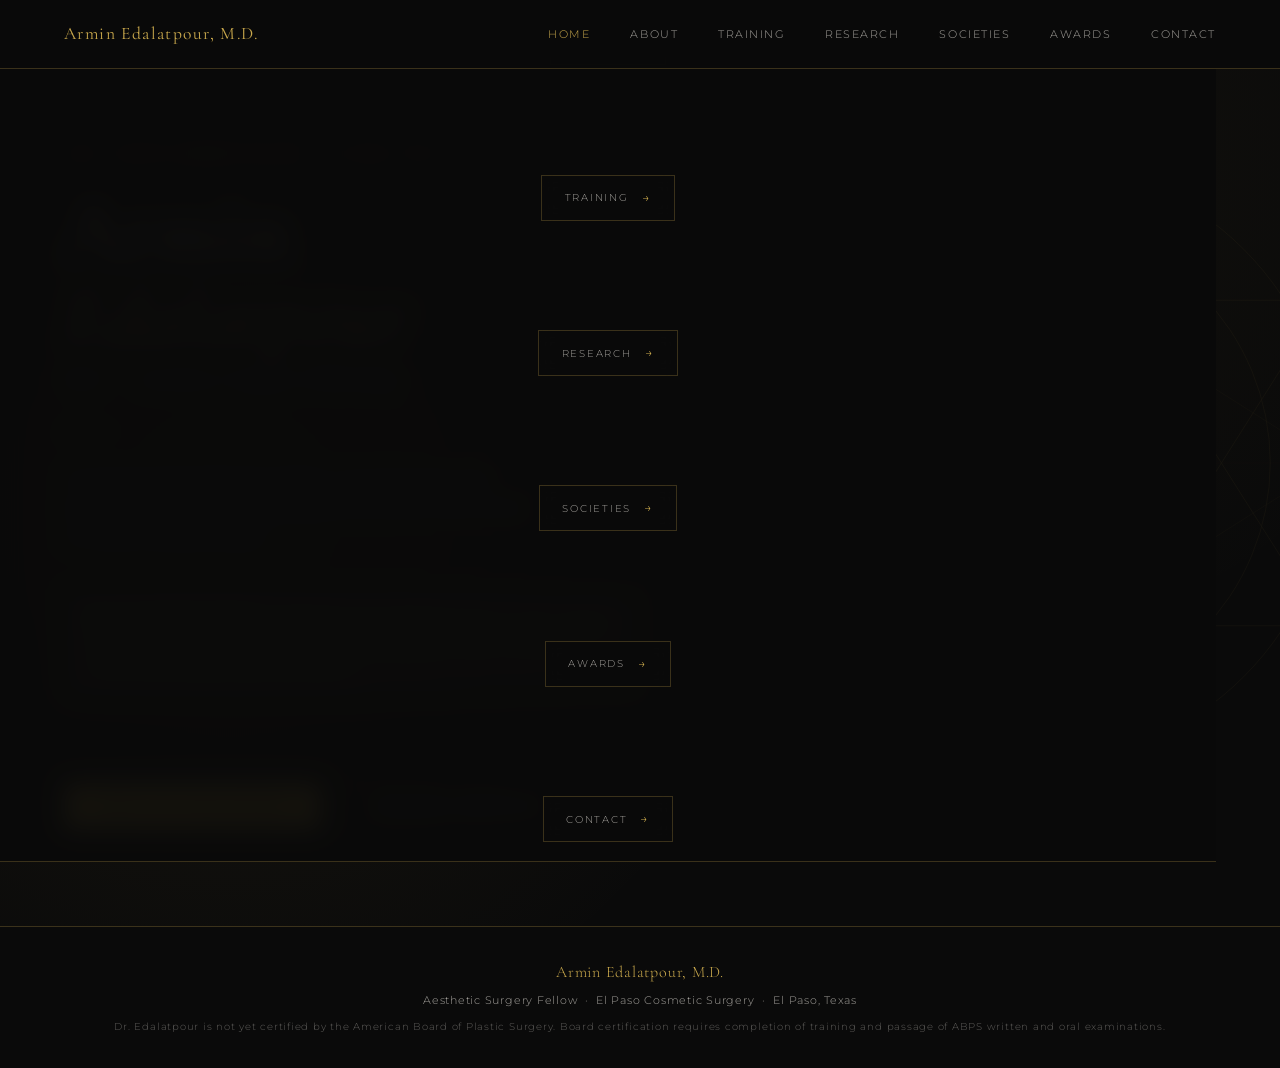
==== index.html @ c0574c99 "Add files via upload" ====
<!DOCTYPE html>
<html lang="en">
<head>
  <meta charset="UTF-8" />
  <meta name="viewport" content="width=device-width, initial-scale=1.0" />
  <title>Armin Edalatpour, M.D. | Plastic Surgery Fellow</title>
  <meta name="description" content="Armin Edalatpour, M.D. — Plastic Surgery Fellow at El Paso Cosmetic Surgery under Dr. Sadri O. Sozer, FACS." />
  <link rel="preconnect" href="https://fonts.googleapis.com" />
  <link rel="preconnect" href="https://fonts.gstatic.com" crossorigin />
  <link href="https://fonts.googleapis.com/css2?family=Cormorant+Garamond:ital,wght@0,300;0,400;0,600;1,300;1,400&family=Montserrat:wght@300;400;500;600&display=swap" rel="stylesheet" />
  <link rel="stylesheet" href="style.css" />
  <style>
    /* Hero fills the full viewport */
    body { overflow-x: hidden; }
    .hero {
      min-height: 100vh;
      display: flex; align-items: center;
      position: relative; overflow: hidden;
      padding: 9rem 4rem 6rem;
    }
    .hero::before {
      content: '';
      position: absolute; inset: 0;
      background-image:
        radial-gradient(circle at 18% 55%, rgba(201,168,76,0.07) 0%, transparent 48%),
        radial-gradient(circle at 78% 20%, rgba(201,168,76,0.04) 0%, transparent 38%);
    }
    /* Persian geometric ornament */
    .ornament {
      position: absolute; right: -60px; top: 50%; transform: translateY(-50%);
      width: 620px; height: 620px; opacity: 0.055; pointer-events: none;
    }
    .hero-content { position: relative; z-index: 1; max-width: 700px; }
    .hero-eyebrow {
      font-size: 0.65rem; letter-spacing: 0.22em; text-transform: uppercase;
      color: var(--gold); margin-bottom: 1.8rem;
      display: flex; align-items: center; gap: 1rem;
    }
    .hero-eyebrow::before {
      content: ''; width: 32px; height: 1px; background: var(--gold);
    }
    .hero-name {
      font-family: var(--serif);
      font-size: clamp(3.4rem, 6.5vw, 6rem);
      font-weight: 300;
      line-height: 1.0;
      letter-spacing: 0.02em;
      color: var(--white);
      margin-bottom: 0.3rem;
    }
    .hero-name em { font-style: italic; color: var(--gold); display: block; }
    .hero-credential {
      font-family: var(--serif);
      font-size: 1.25rem; font-weight: 300;
      color: var(--white-dim); letter-spacing: 0.06em;
      margin-bottom: 2.2rem;
    }
    .hero-divider {
      width: 60px; height: 1px;
      background: linear-gradient(90deg, var(--gold), transparent);
      margin-bottom: 2rem;
    }
    .hero-tagline {
      font-size: 1.0rem; font-weight: 300; color: var(--white-dim);
      max-width: 460px; line-height: 1.85; margin-bottom: 2.4rem;
    }
    .hero-cta { display: flex; gap: 1.2rem; flex-wrap: wrap; margin-top: 2.8rem; }

    /* Quick-nav tiles */
    .quick-nav {
      position: absolute; right: 4rem; bottom: 4rem;
      display: flex; flex-direction: column; gap: 0.7rem;
      z-index: 2;
    }
    .quick-tile {
      border: 1px solid var(--gold-border);
      background: rgba(10,10,10,0.7);
      backdrop-filter: blur(8px);
      padding: 0.7rem 1.4rem;
      font-size: 0.62rem; letter-spacing: 0.18em; text-transform: uppercase;
      color: var(--white-dim);
      display: flex; align-items: center; gap: 0.8rem;
      transition: border-color 0.2s, color 0.2s, background 0.2s;
    }
    .quick-tile::after { content: '→'; color: var(--gold); font-size: 0.8rem; }
    .quick-tile:hover {
      border-color: var(--gold);
      color: var(--white);
      background: var(--gold-faint);
    }

    @media (max-width: 900px) {
      .hero { padding: 7rem 1.5rem 12rem; }
      .quick-nav { right: 1.5rem; bottom: 2rem; }
      .quick-tile { padding: 0.6rem 1rem; }
      .ornament { display: none; }
    }
  </style>
</head>
<body>

<nav>
  <div class="nav-name"><a href="index.html">Armin Edalatpour, M.D.</a></div>
  <ul class="nav-links">
    <li><a href="index.html" class="active">Home</a></li>
    <li><a href="about.html">About</a></li>
    <li><a href="training.html">Training</a></li>
    <li><a href="research.html">Research</a></li>
    <li><a href="societies.html">Societies</a></li>
    <li><a href="awards.html">Awards</a></li>
    <li><a href="contact.html">Contact</a></li>
  </ul>
</nav>

<div class="hero">
  <!-- Persian geometric ornament SVG -->
  <svg class="ornament" viewBox="0 0 400 400" fill="none" xmlns="http://www.w3.org/2000/svg">
    <circle cx="200" cy="200" r="195" stroke="#c9a84c" stroke-width="0.5"/>
    <circle cx="200" cy="200" r="155" stroke="#c9a84c" stroke-width="0.5"/>
    <circle cx="200" cy="200" r="115" stroke="#c9a84c" stroke-width="0.5"/>
    <circle cx="200" cy="200" r="75" stroke="#c9a84c" stroke-width="0.5"/>
    <polygon points="200,5 390,305 10,305" stroke="#c9a84c" stroke-width="0.5" fill="none"/>
    <polygon points="200,395 10,95 390,95" stroke="#c9a84c" stroke-width="0.5" fill="none"/>
    <polygon points="5,200 305,10 305,390" stroke="#c9a84c" stroke-width="0.3" fill="none"/>
    <polygon points="395,200 95,10 95,390" stroke="#c9a84c" stroke-width="0.3" fill="none"/>
    <line x1="200" y1="5" x2="200" y2="395" stroke="#c9a84c" stroke-width="0.3" opacity="0.4"/>
    <line x1="5" y1="200" x2="395" y2="200" stroke="#c9a84c" stroke-width="0.3" opacity="0.4"/>
    <circle cx="200" cy="200" r="7" fill="#c9a84c" opacity="0.6"/>
  </svg>

  <div class="hero-content">
    <div class="hero-eyebrow">Plastic Surgery Fellow &nbsp;·&nbsp; El Paso, Texas</div>
    <h1 class="hero-name">
      Armin<br>
      <em>Edalatpour</em>
    </h1>
    <p class="hero-credential">M.D. &nbsp;·&nbsp; Aesthetic Surgery Fellowship</p>
    <div class="hero-divider"></div>
    <p class="hero-tagline">
      Comprehensive training in plastic, reconstructive, and aesthetic surgery —
      bridging rigorous science with the art of surgical transformation.
    </p>
    <div class="abps-notice">
      <strong>Board Certification Notice:</strong> Dr. Edalatpour has completed a plastic surgery residency and is currently completing an aesthetic surgery fellowship. He is not yet certified by the American Board of Plastic Surgery (ABPS). Certification requires passage of written and oral ABPS board examinations.
    </div>
    <div class="hero-cta">
      <a class="btn-primary" href="about.html">About Dr. Edalatpour</a>
      <a class="btn-ghost" href="research.html">Research Portfolio</a>
    </div>
  </div>

  <!-- Quick navigation sidebar -->
  <nav class="quick-nav" aria-label="Quick navigation">
    <a class="quick-tile" href="about.html">About</a>
    <a class="quick-tile" href="training.html">Training</a>
    <a class="quick-tile" href="research.html">Research</a>
    <a class="quick-tile" href="societies.html">Societies</a>
    <a class="quick-tile" href="awards.html">Awards</a>
    <a class="quick-tile" href="contact.html">Contact</a>
  </nav>
</div>

<footer>
  <div class="footer-name">Armin Edalatpour, M.D.</div>
  <p>Aesthetic Surgery Fellow &nbsp;·&nbsp; El Paso Cosmetic Surgery &nbsp;·&nbsp; El Paso, Texas</p>
  <p class="footer-disclaimer">Dr. Edalatpour is not yet certified by the American Board of Plastic Surgery. Board certification requires completion of training and passage of ABPS written and oral examinations.</p>
</footer>

</body>
</html>
---- style.css ----
/* ─── TOKENS ─────────────────────────────────────────────── */
:root {
  --black:       #0a0a0a;
  --black-soft:  #111111;
  --black-mid:   #1a1a1a;
  --gold:        #c9a84c;
  --gold-light:  #e2c97e;
  --gold-faint:  rgba(201,168,76,0.10);
  --gold-border: rgba(201,168,76,0.25);
  --white:       #f5f0e8;
  --white-dim:   rgba(245,240,232,0.65);
  --white-faint: rgba(245,240,232,0.08);
  --serif:       'Cormorant Garamond', Georgia, serif;
  --sans:        'Montserrat', sans-serif;
}

/* ─── RESET ──────────────────────────────────────────────── */
*, *::before, *::after { box-sizing: border-box; margin: 0; padding: 0; }
html { scroll-behavior: smooth; }
body {
  background: var(--black);
  color: var(--white);
  font-family: var(--sans);
  font-weight: 300;
  line-height: 1.7;
  -webkit-font-smoothing: antialiased;
}
a { color: var(--gold); text-decoration: none; }
a:hover { color: var(--gold-light); }
img { display: block; max-width: 100%; }

/* ─── NAV ────────────────────────────────────────────────── */
nav {
  position: fixed; top: 0; left: 0; right: 0; z-index: 100;
  display: flex; align-items: center; justify-content: space-between;
  padding: 1.2rem 4rem;
  background: rgba(10,10,10,0.95);
  backdrop-filter: blur(12px);
  border-bottom: 1px solid var(--gold-border);
}
.nav-name {
  font-family: var(--serif);
  font-weight: 400;
  font-size: 1.1rem;
  letter-spacing: 0.08em;
  color: var(--gold);
}
.nav-name a { color: var(--gold); }
.nav-name a:hover { color: var(--gold-light); }
.nav-links {
  display: flex; gap: 2.5rem; list-style: none;
  font-size: 0.68rem; letter-spacing: 0.14em; text-transform: uppercase;
}
.nav-links a { color: var(--white-dim); transition: color 0.2s; }
.nav-links a:hover { color: var(--gold); }
.nav-links a.active { color: var(--gold); }

/* ─── PAGE WRAPPER ───────────────────────────────────────── */
.page {
  min-height: 100vh;
  padding-top: 80px;
}

/* ─── SECTION STRUCTURE ──────────────────────────────────── */
.inner {
  max-width: 1200px;
  margin: 0 auto;
  padding: 5rem 4rem;
}
.inner-lg {
  max-width: 1200px;
  margin: 0 auto;
  padding: 5rem 4rem;
}
.section-label {
  font-size: 0.62rem; letter-spacing: 0.24em; text-transform: uppercase;
  color: var(--gold); margin-bottom: 0.8rem;
  display: flex; align-items: center; gap: 0.8rem;
}
.section-label::before {
  content: ''; display: block;
  width: 20px; height: 1px; background: var(--gold);
}
.section-title {
  font-family: var(--serif);
  font-size: clamp(2.4rem, 4vw, 3.4rem);
  font-weight: 300;
  line-height: 1.15;
  color: var(--white);
  margin-bottom: 0.8rem;
}
.section-sub {
  font-size: 0.9rem;
  color: var(--white-dim);
  max-width: 560px;
  line-height: 1.85;
  margin-bottom: 3.5rem;
}
.divider-gold {
  width: 100%;
  height: 1px;
  background: linear-gradient(90deg, transparent, var(--gold-border), transparent);
}

/* ─── BUTTONS ────────────────────────────────────────────── */
.btn-primary {
  background: var(--gold);
  color: var(--black);
  padding: 0.85rem 2.2rem;
  font-family: var(--sans);
  font-size: 0.68rem;
  font-weight: 600;
  letter-spacing: 0.18em;
  text-transform: uppercase;
  transition: background 0.2s, transform 0.2s;
  display: inline-block;
}
.btn-primary:hover { background: var(--gold-light); transform: translateY(-1px); color: var(--black); }
.btn-ghost {
  border: 1px solid var(--gold-border);
  color: var(--white-dim);
  padding: 0.85rem 2.2rem;
  font-family: var(--sans);
  font-size: 0.68rem;
  font-weight: 500;
  letter-spacing: 0.18em;
  text-transform: uppercase;
  transition: border-color 0.2s, color 0.2s;
  display: inline-block;
}
.btn-ghost:hover { border-color: var(--gold); color: var(--gold); }

/* ─── ABPS NOTICE ────────────────────────────────────────── */
.abps-notice {
  display: inline-block;
  border: 1px solid var(--gold-border);
  background: var(--gold-faint);
  padding: 0.9rem 1.4rem;
  font-size: 0.72rem;
  line-height: 1.65;
  color: var(--white-dim);
  letter-spacing: 0.03em;
  max-width: 580px;
  margin-bottom: 2.5rem;
}
.abps-notice strong { color: var(--gold); font-weight: 500; }

/* ─── FOOTER ─────────────────────────────────────────────── */
footer {
  text-align: center;
  padding: 2rem 4rem;
  border-top: 1px solid var(--gold-border);
  font-size: 0.68rem;
  color: var(--white-dim);
  letter-spacing: 0.07em;
  background: var(--black);
}
footer .footer-name {
  font-family: var(--serif);
  font-size: 1rem;
  color: var(--gold);
  margin-bottom: 0.3rem;
}
footer .footer-disclaimer {
  margin-top: 0.6rem;
  font-size: 0.6rem;
  opacity: 0.55;
}

/* ─── SHARED CARD STYLES ─────────────────────────────────── */
.pub-item {
  padding: 1.4rem 1.6rem;
  border-left: 2px solid var(--gold-border);
  background: var(--white-faint);
  transition: border-color 0.2s;
  margin-bottom: 1px;
}
.pub-item:hover { border-left-color: var(--gold); }
.pub-item p { font-size: 0.83rem; color: var(--white-dim); line-height: 1.75; }
.pub-item .journal { font-style: italic; color: var(--gold); }

/* ─── MOBILE ─────────────────────────────────────────────── */
@media (max-width: 900px) {
  nav { padding: 1rem 1.5rem; }
  .nav-links { display: none; }
  .inner, .inner-lg { padding: 3rem 1.5rem; }
}
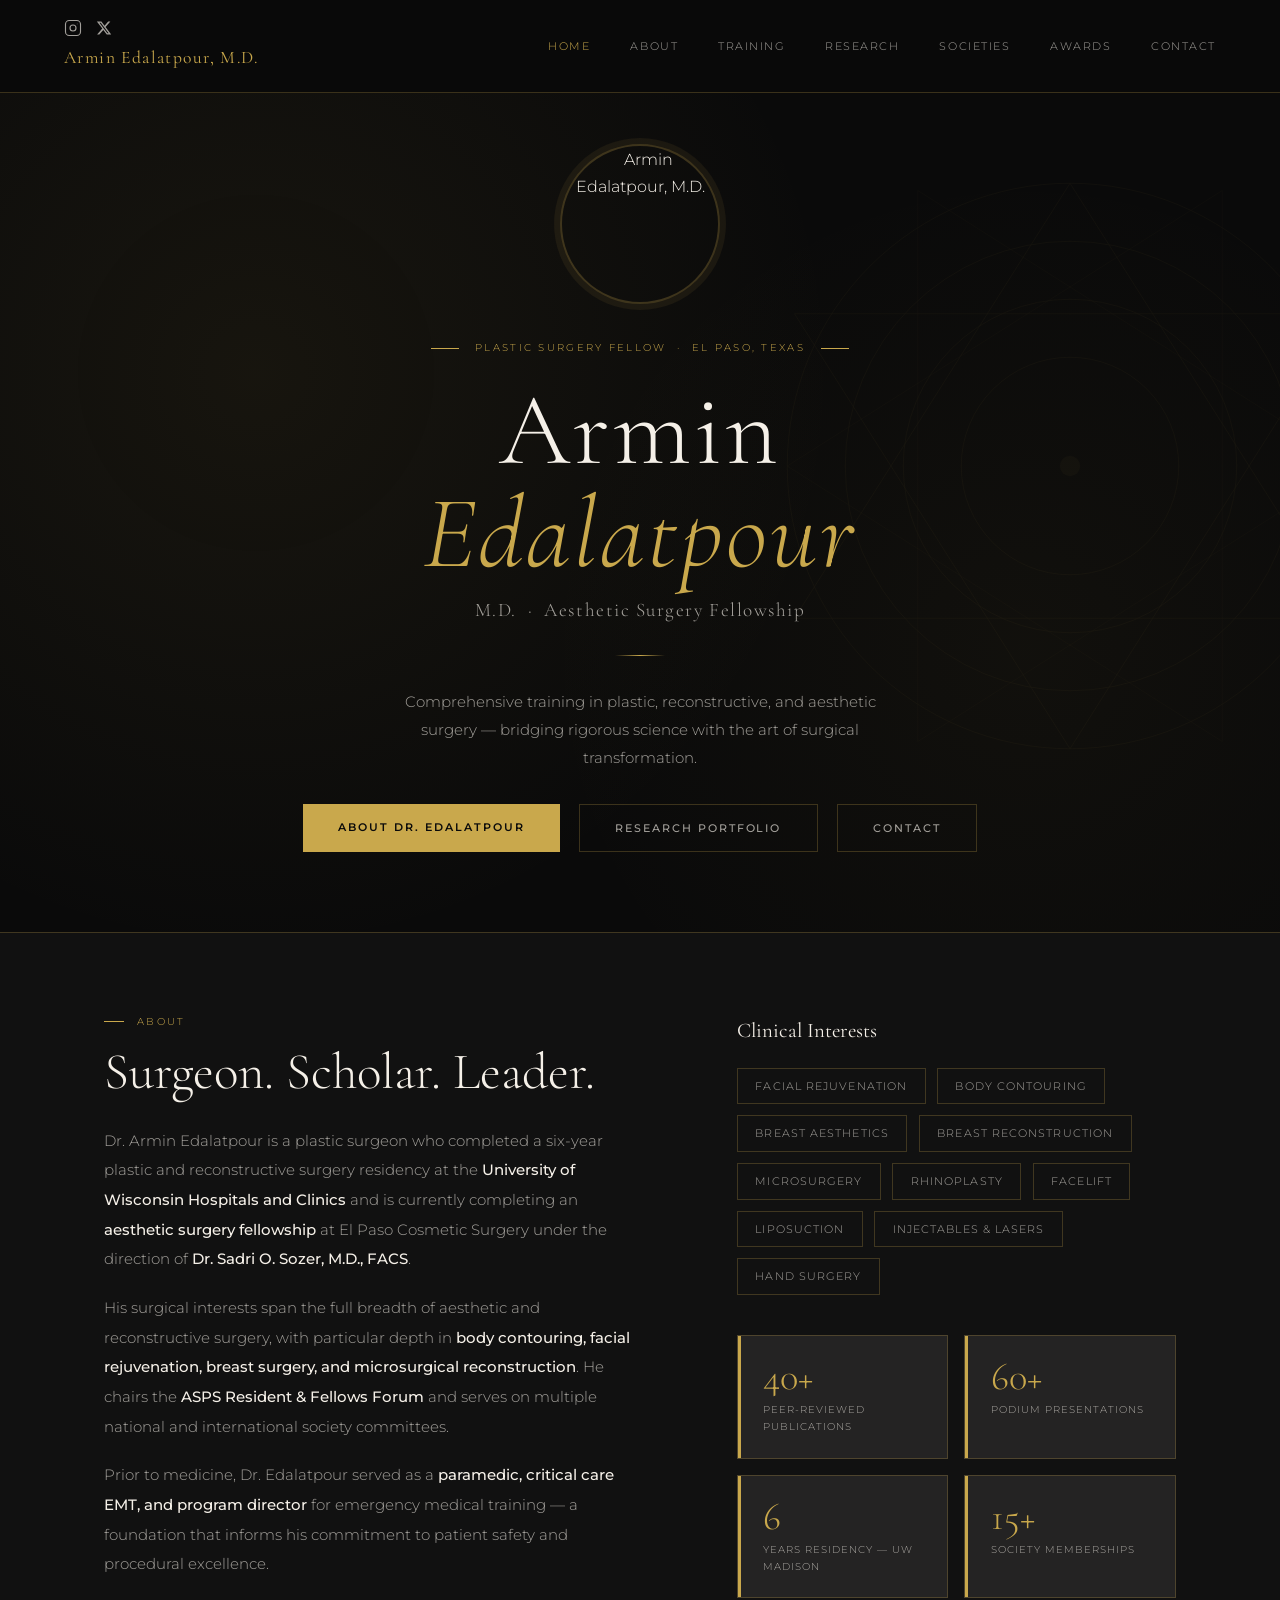
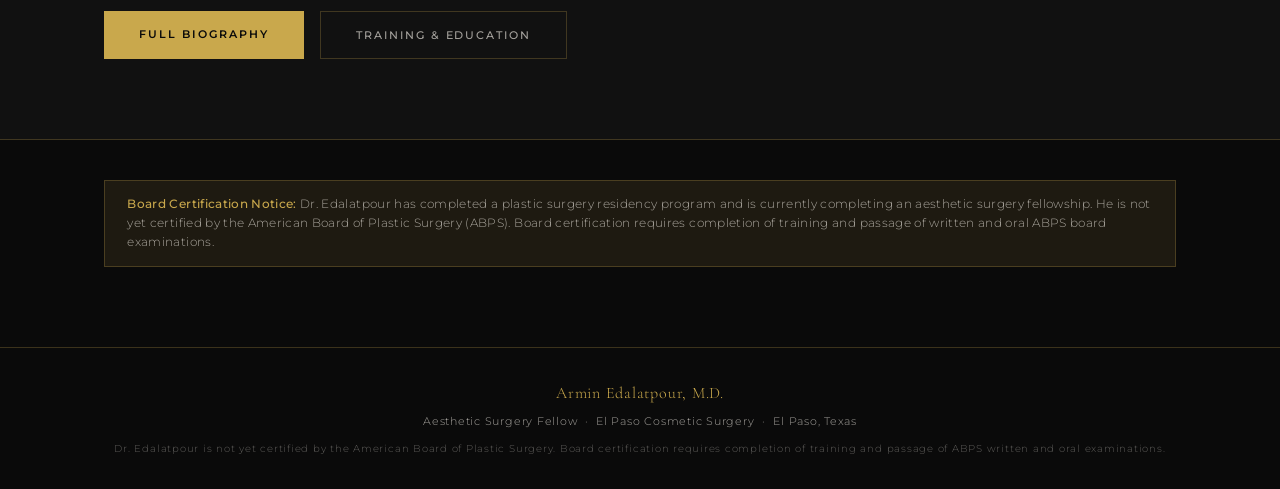
==== commit 2744754e: "Refactor hero section and update navigation layout Updated hero section styles, adjusted padding, an" ====
--- a/index.html
+++ b/index.html
@@ -10,89 +10,163 @@
   <link href="https://fonts.googleapis.com/css2?family=Cormorant+Garamond:ital,wght@0,300;0,400;0,600;1,300;1,400&family=Montserrat:wght@300;400;500;600&display=swap" rel="stylesheet" />
   <link rel="stylesheet" href="style.css" />
   <style>
-    /* Hero fills the full viewport */
     body { overflow-x: hidden; }
+
+    /* ── NAV SOCIAL ICONS ────────────────────────────────── */
+    .nav-left {
+      display: flex; flex-direction: column; gap: 0.35rem;
+    }
+    .nav-social {
+      display: flex; gap: 0.9rem; align-items: center;
+    }
+    .nav-social a {
+      color: var(--white-dim);
+      transition: color 0.2s, transform 0.2s;
+      display: flex; align-items: center;
+    }
+    .nav-social a:hover {
+      color: var(--gold);
+      transform: translateY(-1px);
+    }
+
+    /* ── HERO: centered name + photo ─────────────────────── */
     .hero {
       min-height: 100vh;
-      display: flex; align-items: center;
+      display: flex; flex-direction: column; align-items: center; justify-content: center;
       position: relative; overflow: hidden;
-      padding: 9rem 4rem 6rem;
+      padding: 9rem 4rem 5rem;
+      text-align: center;
     }
     .hero::before {
       content: '';
       position: absolute; inset: 0;
       background-image:
-        radial-gradient(circle at 18% 55%, rgba(201,168,76,0.07) 0%, transparent 48%),
-        radial-gradient(circle at 78% 20%, rgba(201,168,76,0.04) 0%, transparent 38%);
-    }
-    /* Persian geometric ornament */
+        radial-gradient(circle at 20% 40%, rgba(201,168,76,0.07) 0%, transparent 50%),
+        radial-gradient(circle at 80% 70%, rgba(201,168,76,0.04) 0%, transparent 40%);
+    }
     .ornament {
-      position: absolute; right: -60px; top: 50%; transform: translateY(-50%);
-      width: 620px; height: 620px; opacity: 0.055; pointer-events: none;
-    }
-    .hero-content { position: relative; z-index: 1; max-width: 700px; }
+      position: absolute; right: -80px; top: 50%; transform: translateY(-50%);
+      width: 580px; height: 580px; opacity: 0.05; pointer-events: none;
+    }
+
+    /* Photo */
+    .hero-photo-wrap {
+      position: relative; z-index: 1;
+      margin-bottom: 2.2rem;
+    }
+    .hero-photo {
+      width: 160px; height: 160px;
+      border-radius: 50%;
+      object-fit: cover; object-position: center top;
+      border: 2px solid var(--gold-border);
+      box-shadow: 0 0 0 6px rgba(201,168,76,0.08);
+      display: block;
+    }
+
+    /* Name block */
+    .hero-content {
+      position: relative; z-index: 1;
+      display: flex; flex-direction: column; align-items: center;
+      max-width: 800px;
+    }
     .hero-eyebrow {
       font-size: 0.65rem; letter-spacing: 0.22em; text-transform: uppercase;
-      color: var(--gold); margin-bottom: 1.8rem;
+      color: var(--gold); margin-bottom: 1.4rem;
       display: flex; align-items: center; gap: 1rem;
     }
-    .hero-eyebrow::before {
-      content: ''; width: 32px; height: 1px; background: var(--gold);
+    .hero-eyebrow::before, .hero-eyebrow::after {
+      content: ''; width: 28px; height: 1px; background: var(--gold);
     }
     .hero-name {
       font-family: var(--serif);
-      font-size: clamp(3.4rem, 6.5vw, 6rem);
+      font-size: clamp(4rem, 8vw, 7.5rem);
       font-weight: 300;
       line-height: 1.0;
-      letter-spacing: 0.02em;
+      letter-spacing: 0.03em;
       color: var(--white);
-      margin-bottom: 0.3rem;
+      margin-bottom: 0.2rem;
     }
     .hero-name em { font-style: italic; color: var(--gold); display: block; }
     .hero-credential {
       font-family: var(--serif);
-      font-size: 1.25rem; font-weight: 300;
-      color: var(--white-dim); letter-spacing: 0.06em;
-      margin-bottom: 2.2rem;
+      font-size: 1.2rem; font-weight: 300;
+      color: var(--white-dim); letter-spacing: 0.08em;
+      margin-bottom: 1.8rem; margin-top: 0.4rem;
     }
     .hero-divider {
-      width: 60px; height: 1px;
-      background: linear-gradient(90deg, var(--gold), transparent);
-      margin-bottom: 2rem;
-    }
-    .hero-tagline {
-      font-size: 1.0rem; font-weight: 300; color: var(--white-dim);
-      max-width: 460px; line-height: 1.85; margin-bottom: 2.4rem;
-    }
-    .hero-cta { display: flex; gap: 1.2rem; flex-wrap: wrap; margin-top: 2.8rem; }
-
-    /* Quick-nav tiles */
-    .quick-nav {
-      position: absolute; right: 4rem; bottom: 4rem;
-      display: flex; flex-direction: column; gap: 0.7rem;
-      z-index: 2;
-    }
-    .quick-tile {
+      width: 50px; height: 1px;
+      background: linear-gradient(90deg, transparent, var(--gold), transparent);
+      margin: 0 auto 2rem;
+    }
+
+    /* ── ABOUT STRIP below hero ──────────────────────────── */
+    .home-about {
+      background: var(--black-soft);
+      border-top: 1px solid var(--gold-border);
+      border-bottom: 1px solid var(--gold-border);
+    }
+    .home-about-inner {
+      max-width: 1200px; margin: 0 auto;
+      padding: 5rem 4rem;
+      display: grid;
+      grid-template-columns: 1.1fr 0.9fr;
+      gap: 6rem;
+      align-items: start;
+    }
+    .home-bio p {
+      font-size: 0.95rem; color: var(--white-dim);
+      line-height: 1.95; margin-bottom: 1.2rem;
+    }
+    .home-bio p strong { color: var(--white); font-weight: 500; }
+    .home-bio-cta { margin-top: 2rem; display: flex; gap: 1rem; flex-wrap: wrap; }
+
+    /* Interest tags */
+    .interests-block h3 {
+      font-family: var(--serif); font-size: 1.3rem; font-weight: 400;
+      color: var(--white); margin-bottom: 1.2rem;
+    }
+    .tags { display: flex; flex-wrap: wrap; gap: 0.7rem; margin-bottom: 2.5rem; }
+    .tag {
       border: 1px solid var(--gold-border);
-      background: rgba(10,10,10,0.7);
-      backdrop-filter: blur(8px);
-      padding: 0.7rem 1.4rem;
-      font-size: 0.62rem; letter-spacing: 0.18em; text-transform: uppercase;
-      color: var(--white-dim);
-      display: flex; align-items: center; gap: 0.8rem;
-      transition: border-color 0.2s, color 0.2s, background 0.2s;
-    }
-    .quick-tile::after { content: '→'; color: var(--gold); font-size: 0.8rem; }
-    .quick-tile:hover {
-      border-color: var(--gold);
-      color: var(--white);
-      background: var(--gold-faint);
+      padding: 0.5rem 1.1rem;
+      font-size: 0.68rem; letter-spacing: 0.1em;
+      text-transform: uppercase; color: var(--white-dim);
+    }
+
+    /* Stats */
+    .stats-mini {
+      display: grid; grid-template-columns: 1fr 1fr;
+      gap: 1rem; margin-top: 0.5rem;
+    }
+    .stat-mini {
+      border: 1px solid var(--gold-border);
+      padding: 1.4rem 1.6rem;
+      background: var(--white-faint);
+      position: relative;
+    }
+    .stat-mini::before {
+      content: ''; position: absolute; top: 0; left: 0;
+      width: 3px; height: 100%; background: var(--gold);
+    }
+    .stat-mini-n {
+      font-family: var(--serif); font-size: 2.4rem;
+      font-weight: 300; color: var(--gold); line-height: 1;
+    }
+    .stat-mini-l {
+      font-size: 0.62rem; letter-spacing: 0.1em;
+      text-transform: uppercase; color: var(--white-dim); margin-top: 0.3rem;
+    }
+
+    /* ABPS notice on home */
+    .home-abps {
+      max-width: 1200px; margin: 0 auto;
+      padding: 2.5rem 4rem;
     }
 
     @media (max-width: 900px) {
-      .hero { padding: 7rem 1.5rem 12rem; }
-      .quick-nav { right: 1.5rem; bottom: 2rem; }
-      .quick-tile { padding: 0.6rem 1rem; }
+      .hero { padding: 7rem 1.5rem 4rem; }
+      .home-about-inner { grid-template-columns: 1fr; gap: 3rem; padding: 3rem 1.5rem; }
+      .home-abps { padding: 2rem 1.5rem; }
       .ornament { display: none; }
     }
   </style>
@@ -100,7 +174,23 @@
 <body>
 
 <nav>
-  <div class="nav-name"><a href="index.html">Armin Edalatpour, M.D.</a></div>
+  <div class="nav-left">
+    <div class="nav-social">
+      <a href="https://www.instagram.com/arminedalatpourmd/" target="_blank" rel="noopener" aria-label="Instagram">
+        <svg width="18" height="18" viewBox="0 0 24 24" fill="none" stroke="currentColor" stroke-width="1.5" stroke-linecap="round" stroke-linejoin="round">
+          <rect x="2" y="2" width="20" height="20" rx="5" ry="5"/>
+          <circle cx="12" cy="12" r="4"/>
+          <circle cx="17.5" cy="6.5" r="0.5" fill="currentColor" stroke="none"/>
+        </svg>
+      </a>
+      <a href="https://www.twitter.com/arminaps" target="_blank" rel="noopener" aria-label="X / Twitter">
+        <svg width="16" height="16" viewBox="0 0 24 24" fill="currentColor">
+          <path d="M18.244 2.25h3.308l-7.227 8.26 8.502 11.24H16.17l-5.214-6.817L4.99 21.75H1.68l7.73-8.835L1.254 2.25H8.08l4.713 6.231zm-1.161 17.52h1.833L7.084 4.126H5.117z"/>
+        </svg>
+      </a>
+    </div>
+    <div class="nav-name"><a href="index.html">Armin Edalatpour, M.D.</a></div>
+  </div>
   <ul class="nav-links">
     <li><a href="index.html" class="active">Home</a></li>
     <li><a href="about.html">About</a></li>
@@ -112,8 +202,8 @@
   </ul>
 </nav>
 
+<!-- ── HERO ─────────────────────────────────────────────── -->
 <div class="hero">
-  <!-- Persian geometric ornament SVG -->
   <svg class="ornament" viewBox="0 0 400 400" fill="none" xmlns="http://www.w3.org/2000/svg">
     <circle cx="200" cy="200" r="195" stroke="#c9a84c" stroke-width="0.5"/>
     <circle cx="200" cy="200" r="155" stroke="#c9a84c" stroke-width="0.5"/>
@@ -128,36 +218,98 @@
     <circle cx="200" cy="200" r="7" fill="#c9a84c" opacity="0.6"/>
   </svg>
 
+  <!-- Photo -->
+  <div class="hero-photo-wrap">
+    <img class="hero-photo" src="Professional_Picture_UW.jpg" alt="Armin Edalatpour, M.D." />
+  </div>
+
+  <!-- Name & credential -->
   <div class="hero-content">
     <div class="hero-eyebrow">Plastic Surgery Fellow &nbsp;·&nbsp; El Paso, Texas</div>
     <h1 class="hero-name">
-      Armin<br>
+      Armin
       <em>Edalatpour</em>
     </h1>
     <p class="hero-credential">M.D. &nbsp;·&nbsp; Aesthetic Surgery Fellowship</p>
     <div class="hero-divider"></div>
-    <p class="hero-tagline">
+    <p style="font-size:0.95rem;color:var(--white-dim);max-width:520px;line-height:1.85;margin-bottom:2rem;">
       Comprehensive training in plastic, reconstructive, and aesthetic surgery —
       bridging rigorous science with the art of surgical transformation.
     </p>
-    <div class="abps-notice">
-      <strong>Board Certification Notice:</strong> Dr. Edalatpour has completed a plastic surgery residency and is currently completing an aesthetic surgery fellowship. He is not yet certified by the American Board of Plastic Surgery (ABPS). Certification requires passage of written and oral ABPS board examinations.
-    </div>
-    <div class="hero-cta">
+    <div style="display:flex;gap:1.2rem;flex-wrap:wrap;justify-content:center;">
       <a class="btn-primary" href="about.html">About Dr. Edalatpour</a>
       <a class="btn-ghost" href="research.html">Research Portfolio</a>
+      <a class="btn-ghost" href="contact.html">Contact</a>
     </div>
   </div>
-
-  <!-- Quick navigation sidebar -->
-  <nav class="quick-nav" aria-label="Quick navigation">
-    <a class="quick-tile" href="about.html">About</a>
-    <a class="quick-tile" href="training.html">Training</a>
-    <a class="quick-tile" href="research.html">Research</a>
-    <a class="quick-tile" href="societies.html">Societies</a>
-    <a class="quick-tile" href="awards.html">Awards</a>
-    <a class="quick-tile" href="contact.html">Contact</a>
-  </nav>
+</div>
+
+<!-- ── ABOUT STRIP ───────────────────────────────────────── -->
+<div class="home-about">
+  <div class="home-about-inner">
+
+    <div class="home-bio">
+      <div class="section-label">About</div>
+      <h2 class="section-title" style="margin-bottom:1.5rem;">Surgeon. Scholar. Leader.</h2>
+      <p>
+        Dr. Armin Edalatpour is a plastic surgeon who completed a six-year plastic and reconstructive surgery residency at the <strong>University of Wisconsin Hospitals and Clinics</strong> and is currently completing an <strong>aesthetic surgery fellowship</strong> at El Paso Cosmetic Surgery under the direction of <strong>Dr. Sadri O. Sozer, M.D., FACS</strong>.
+      </p>
+      <p>
+        His surgical interests span the full breadth of aesthetic and reconstructive surgery, with particular depth in <strong>body contouring, facial rejuvenation, breast surgery, and microsurgical reconstruction</strong>. He chairs the <strong>ASPS Resident &amp; Fellows Forum</strong> and serves on multiple national and international society committees.
+      </p>
+      <p>
+        Prior to medicine, Dr. Edalatpour served as a <strong>paramedic, critical care EMT, and program director</strong> for emergency medical training — a foundation that informs his commitment to patient safety and procedural excellence.
+      </p>
+      <div class="home-bio-cta">
+        <a class="btn-primary" href="about.html">Full Biography</a>
+        <a class="btn-ghost" href="training.html">Training &amp; Education</a>
+      </div>
+    </div>
+
+    <div>
+      <div class="interests-block">
+        <h3>Clinical Interests</h3>
+        <div class="tags">
+          <span class="tag">Facial Rejuvenation</span>
+          <span class="tag">Body Contouring</span>
+          <span class="tag">Breast Aesthetics</span>
+          <span class="tag">Breast Reconstruction</span>
+          <span class="tag">Microsurgery</span>
+          <span class="tag">Rhinoplasty</span>
+          <span class="tag">Facelift</span>
+          <span class="tag">Liposuction</span>
+          <span class="tag">Injectables &amp; Lasers</span>
+          <span class="tag">Hand Surgery</span>
+        </div>
+      </div>
+      <div class="stats-mini">
+        <div class="stat-mini">
+          <div class="stat-mini-n">40+</div>
+          <div class="stat-mini-l">Peer-Reviewed Publications</div>
+        </div>
+        <div class="stat-mini">
+          <div class="stat-mini-n">60+</div>
+          <div class="stat-mini-l">Podium Presentations</div>
+        </div>
+        <div class="stat-mini">
+          <div class="stat-mini-n">6</div>
+          <div class="stat-mini-l">Years Residency — UW Madison</div>
+        </div>
+        <div class="stat-mini">
+          <div class="stat-mini-n">15+</div>
+          <div class="stat-mini-l">Society Memberships</div>
+        </div>
+      </div>
+    </div>
+
+  </div>
+</div>
+
+<!-- ABPS notice -->
+<div class="home-abps">
+  <div class="abps-notice" style="max-width:100%;">
+    <strong>Board Certification Notice:</strong> Dr. Edalatpour has completed a plastic surgery residency program and is currently completing an aesthetic surgery fellowship. He is not yet certified by the American Board of Plastic Surgery (ABPS). Board certification requires completion of training and passage of written and oral ABPS board examinations.
+  </div>
 </div>
 
 <footer>
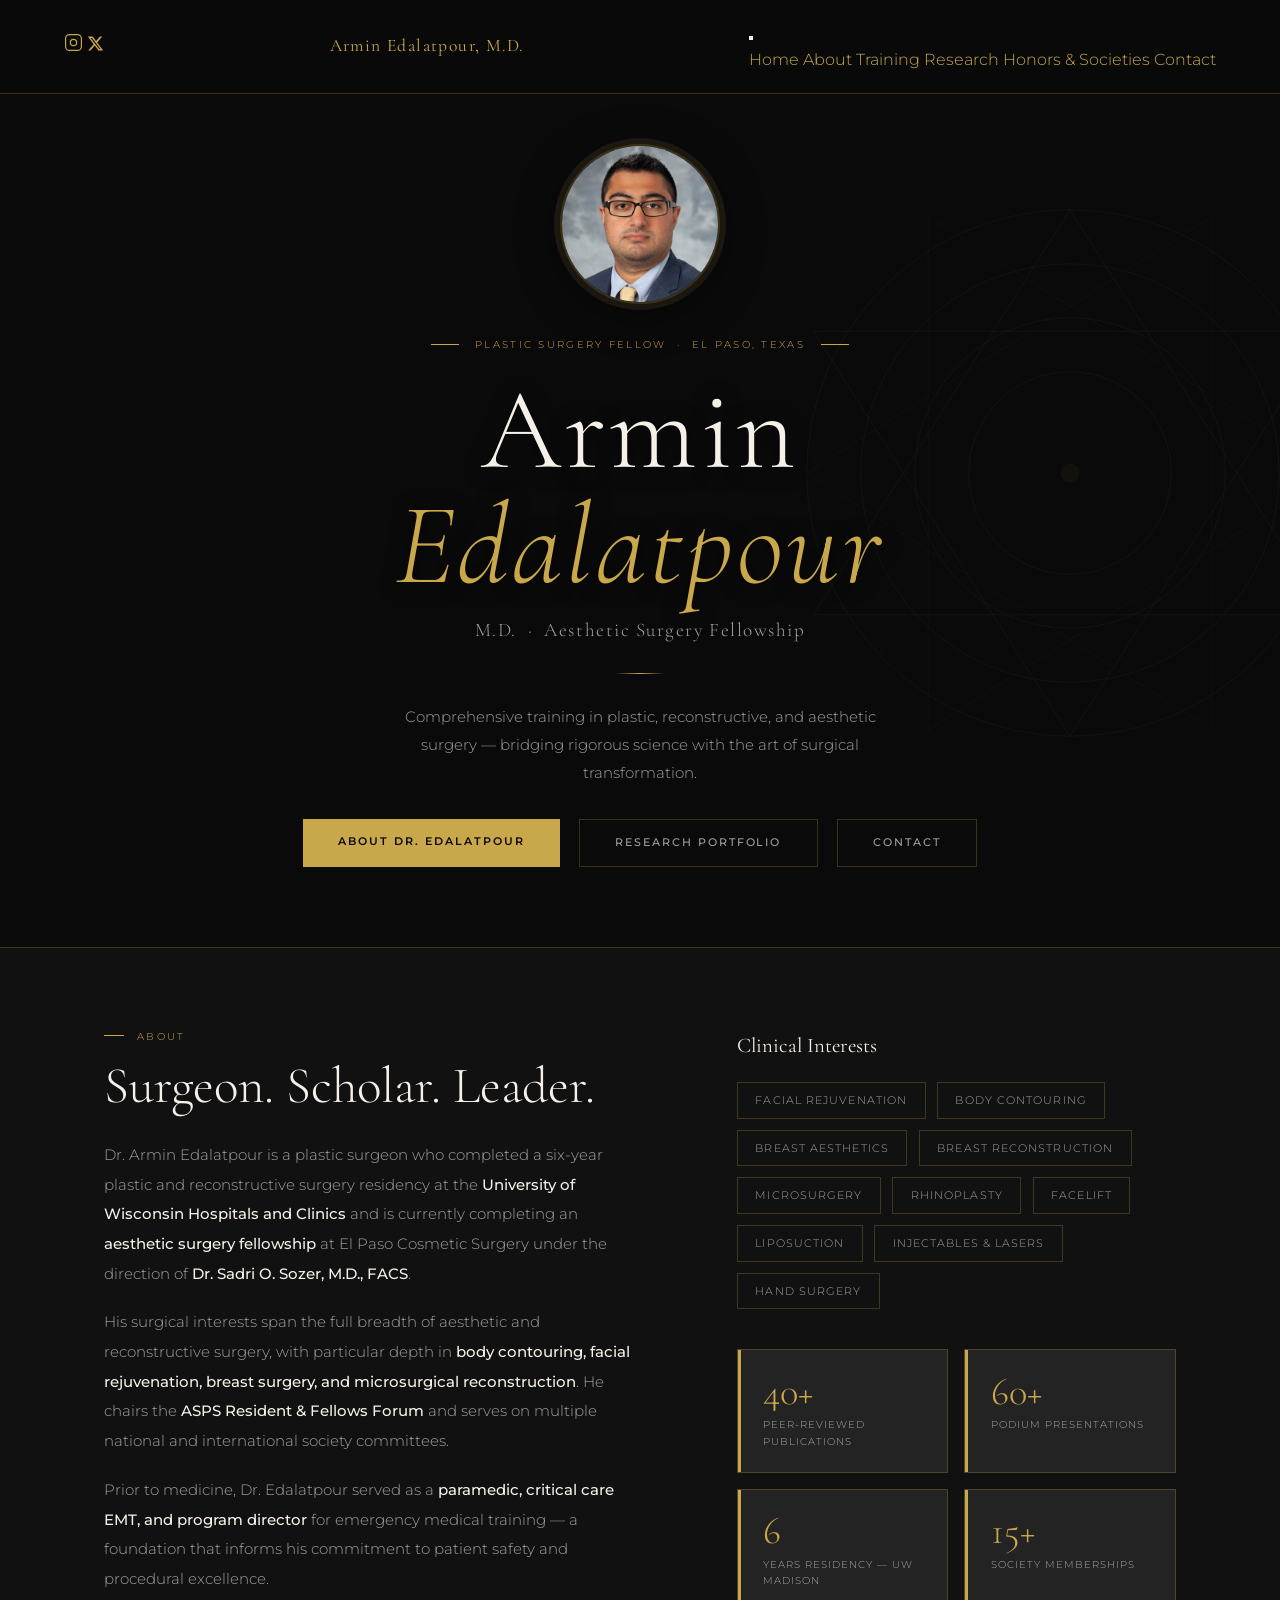
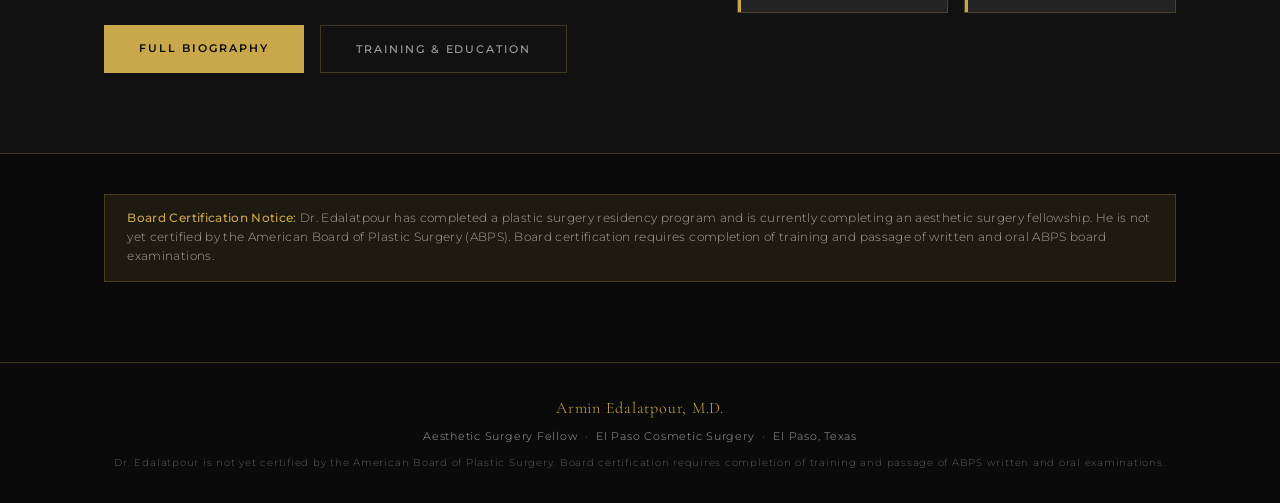
==== commit 59a493d3: "Update index.html" ====
--- a/index.html
+++ b/index.html
@@ -4,7 +4,6 @@
   <meta charset="UTF-8" />
   <meta name="viewport" content="width=device-width, initial-scale=1.0" />
   <title>Armin Edalatpour, M.D. | Plastic Surgery Fellow</title>
-  <meta name="description" content="Armin Edalatpour, M.D. — Plastic Surgery Fellow at El Paso Cosmetic Surgery under Dr. Sadri O. Sozer, FACS." />
   <link rel="preconnect" href="https://fonts.googleapis.com" />
   <link rel="preconnect" href="https://fonts.gstatic.com" crossorigin />
   <link href="https://fonts.googleapis.com/css2?family=Cormorant+Garamond:ital,wght@0,300;0,400;0,600;1,300;1,400&family=Montserrat:wght@300;400;500;600&display=swap" rel="stylesheet" />
@@ -12,24 +11,7 @@
   <style>
     body { overflow-x: hidden; }
 
-    /* ── NAV SOCIAL ICONS ────────────────────────────────── */
-    .nav-left {
-      display: flex; flex-direction: column; gap: 0.35rem;
-    }
-    .nav-social {
-      display: flex; gap: 0.9rem; align-items: center;
-    }
-    .nav-social a {
-      color: var(--white-dim);
-      transition: color 0.2s, transform 0.2s;
-      display: flex; align-items: center;
-    }
-    .nav-social a:hover {
-      color: var(--gold);
-      transform: translateY(-1px);
-    }
-
-    /* ── HERO: centered name + photo ─────────────────────── */
+    /* ── HERO ───────────────────────────────────────────────── */
     .hero {
       min-height: 100vh;
       display: flex; flex-direction: column; align-items: center; justify-content: center;
@@ -37,131 +19,83 @@
       padding: 9rem 4rem 5rem;
       text-align: center;
     }
-    .hero::before {
+    /* Background image */
+    .hero-bg {
+      position: absolute; inset: 0; z-index: 0;
+      background: url('hero-bg.jpg') center center / cover no-repeat;
+    }
+    .hero-bg::after {
       content: '';
       position: absolute; inset: 0;
-      background-image:
-        radial-gradient(circle at 20% 40%, rgba(201,168,76,0.07) 0%, transparent 50%),
-        radial-gradient(circle at 80% 70%, rgba(201,168,76,0.04) 0%, transparent 40%);
-    }
+      background: linear-gradient(
+        to bottom,
+        rgba(10,10,10,0.72) 0%,
+        rgba(10,10,10,0.55) 40%,
+        rgba(10,10,10,0.78) 100%
+      );
+    }
+    /* Persian ornament */
     .ornament {
-      position: absolute; right: -80px; top: 50%; transform: translateY(-50%);
-      width: 580px; height: 580px; opacity: 0.05; pointer-events: none;
-    }
-
+      position: absolute; right: -60px; top: 50%; transform: translateY(-50%);
+      width: 540px; height: 540px; opacity: 0.08; pointer-events: none; z-index: 1;
+    }
     /* Photo */
-    .hero-photo-wrap {
-      position: relative; z-index: 1;
-      margin-bottom: 2.2rem;
-    }
+    .hero-photo-wrap { position: relative; z-index: 2; margin-bottom: 2rem; }
     .hero-photo {
-      width: 160px; height: 160px;
-      border-radius: 50%;
+      width: 160px; height: 160px; border-radius: 50%;
       object-fit: cover; object-position: center top;
       border: 2px solid var(--gold-border);
-      box-shadow: 0 0 0 6px rgba(201,168,76,0.08);
+      box-shadow: 0 0 0 6px rgba(201,168,76,0.1), 0 8px 40px rgba(0,0,0,0.5);
       display: block;
     }
-
-    /* Name block */
-    .hero-content {
-      position: relative; z-index: 1;
-      display: flex; flex-direction: column; align-items: center;
-      max-width: 800px;
-    }
+    /* Name */
+    .hero-content { position: relative; z-index: 2; display: flex; flex-direction: column; align-items: center; max-width: 860px; }
     .hero-eyebrow {
       font-size: 0.65rem; letter-spacing: 0.22em; text-transform: uppercase;
-      color: var(--gold); margin-bottom: 1.4rem;
+      color: var(--gold); margin-bottom: 1.2rem;
       display: flex; align-items: center; gap: 1rem;
     }
-    .hero-eyebrow::before, .hero-eyebrow::after {
-      content: ''; width: 28px; height: 1px; background: var(--gold);
-    }
+    .hero-eyebrow::before, .hero-eyebrow::after { content: ''; width: 28px; height: 1px; background: var(--gold); }
     .hero-name {
       font-family: var(--serif);
-      font-size: clamp(4rem, 8vw, 7.5rem);
-      font-weight: 300;
-      line-height: 1.0;
-      letter-spacing: 0.03em;
-      color: var(--white);
-      margin-bottom: 0.2rem;
+      font-size: clamp(4.5rem, 9vw, 8.5rem);
+      font-weight: 300; line-height: 1.0; letter-spacing: 0.03em;
+      color: var(--white); margin-bottom: 0.2rem;
+      text-shadow: 0 2px 20px rgba(0,0,0,0.6);
     }
     .hero-name em { font-style: italic; color: var(--gold); display: block; }
     .hero-credential {
-      font-family: var(--serif);
-      font-size: 1.2rem; font-weight: 300;
-      color: var(--white-dim); letter-spacing: 0.08em;
-      margin-bottom: 1.8rem; margin-top: 0.4rem;
+      font-family: var(--serif); font-size: 1.2rem; font-weight: 300;
+      color: var(--white-dim); letter-spacing: 0.08em; margin: 0.5rem 0 1.6rem;
     }
     .hero-divider {
       width: 50px; height: 1px;
       background: linear-gradient(90deg, transparent, var(--gold), transparent);
-      margin: 0 auto 2rem;
-    }
-
-    /* ── ABOUT STRIP below hero ──────────────────────────── */
+      margin: 0 auto 1.8rem;
+    }
+
+    /* ── ABOUT STRIP ─────────────────────────────────────────── */
     .home-about {
       background: var(--black-soft);
       border-top: 1px solid var(--gold-border);
       border-bottom: 1px solid var(--gold-border);
     }
     .home-about-inner {
-      max-width: 1200px; margin: 0 auto;
-      padding: 5rem 4rem;
-      display: grid;
-      grid-template-columns: 1.1fr 0.9fr;
-      gap: 6rem;
-      align-items: start;
-    }
-    .home-bio p {
-      font-size: 0.95rem; color: var(--white-dim);
-      line-height: 1.95; margin-bottom: 1.2rem;
-    }
+      max-width: 1200px; margin: 0 auto; padding: 5rem 4rem;
+      display: grid; grid-template-columns: 1.1fr 0.9fr; gap: 6rem; align-items: start;
+    }
+    .home-bio p { font-size: 0.95rem; color: var(--white-dim); line-height: 1.95; margin-bottom: 1.2rem; }
     .home-bio p strong { color: var(--white); font-weight: 500; }
     .home-bio-cta { margin-top: 2rem; display: flex; gap: 1rem; flex-wrap: wrap; }
-
-    /* Interest tags */
-    .interests-block h3 {
-      font-family: var(--serif); font-size: 1.3rem; font-weight: 400;
-      color: var(--white); margin-bottom: 1.2rem;
-    }
+    .interests-block h3 { font-family: var(--serif); font-size: 1.3rem; font-weight: 400; color: var(--white); margin-bottom: 1.2rem; }
     .tags { display: flex; flex-wrap: wrap; gap: 0.7rem; margin-bottom: 2.5rem; }
-    .tag {
-      border: 1px solid var(--gold-border);
-      padding: 0.5rem 1.1rem;
-      font-size: 0.68rem; letter-spacing: 0.1em;
-      text-transform: uppercase; color: var(--white-dim);
-    }
-
-    /* Stats */
-    .stats-mini {
-      display: grid; grid-template-columns: 1fr 1fr;
-      gap: 1rem; margin-top: 0.5rem;
-    }
-    .stat-mini {
-      border: 1px solid var(--gold-border);
-      padding: 1.4rem 1.6rem;
-      background: var(--white-faint);
-      position: relative;
-    }
-    .stat-mini::before {
-      content: ''; position: absolute; top: 0; left: 0;
-      width: 3px; height: 100%; background: var(--gold);
-    }
-    .stat-mini-n {
-      font-family: var(--serif); font-size: 2.4rem;
-      font-weight: 300; color: var(--gold); line-height: 1;
-    }
-    .stat-mini-l {
-      font-size: 0.62rem; letter-spacing: 0.1em;
-      text-transform: uppercase; color: var(--white-dim); margin-top: 0.3rem;
-    }
-
-    /* ABPS notice on home */
-    .home-abps {
-      max-width: 1200px; margin: 0 auto;
-      padding: 2.5rem 4rem;
-    }
+    .tag { border: 1px solid var(--gold-border); padding: 0.5rem 1.1rem; font-size: 0.68rem; letter-spacing: 0.1em; text-transform: uppercase; color: var(--white-dim); }
+    .stats-mini { display: grid; grid-template-columns: 1fr 1fr; gap: 1rem; }
+    .stat-mini { border: 1px solid var(--gold-border); padding: 1.4rem 1.6rem; background: var(--white-faint); position: relative; }
+    .stat-mini::before { content: ''; position: absolute; top: 0; left: 0; width: 3px; height: 100%; background: var(--gold); }
+    .stat-mini-n { font-family: var(--serif); font-size: 2.4rem; font-weight: 300; color: var(--gold); line-height: 1; }
+    .stat-mini-l { font-size: 0.62rem; letter-spacing: 0.1em; text-transform: uppercase; color: var(--white-dim); margin-top: 0.3rem; }
+    .home-abps { max-width: 1200px; margin: 0 auto; padding: 2.5rem 4rem; }
 
     @media (max-width: 900px) {
       .hero { padding: 7rem 1.5rem 4rem; }
@@ -173,37 +107,42 @@
 </head>
 <body>
 
-<nav>
+<!-- ── SHARED NAV ─────────────────────────────────────────── -->
+<nav class="site-nav">
   <div class="nav-left">
-    <div class="nav-social">
-      <a href="https://www.instagram.com/arminedalatpourmd/" target="_blank" rel="noopener" aria-label="Instagram">
-        <svg width="18" height="18" viewBox="0 0 24 24" fill="none" stroke="currentColor" stroke-width="1.5" stroke-linecap="round" stroke-linejoin="round">
-          <rect x="2" y="2" width="20" height="20" rx="5" ry="5"/>
-          <circle cx="12" cy="12" r="4"/>
-          <circle cx="17.5" cy="6.5" r="0.5" fill="currentColor" stroke="none"/>
-        </svg>
-      </a>
-      <a href="https://www.twitter.com/arminaps" target="_blank" rel="noopener" aria-label="X / Twitter">
-        <svg width="16" height="16" viewBox="0 0 24 24" fill="currentColor">
-          <path d="M18.244 2.25h3.308l-7.227 8.26 8.502 11.24H16.17l-5.214-6.817L4.99 21.75H1.68l7.73-8.835L1.254 2.25H8.08l4.713 6.231zm-1.161 17.52h1.833L7.084 4.126H5.117z"/>
-        </svg>
-      </a>
-    </div>
+    <a class="nav-social-link" href="https://www.instagram.com/arminedalatpourmd/" target="_blank" rel="noopener" aria-label="Instagram">
+      <svg width="19" height="19" viewBox="0 0 24 24" fill="none" stroke="currentColor" stroke-width="1.5" stroke-linecap="round" stroke-linejoin="round">
+        <rect x="2" y="2" width="20" height="20" rx="5" ry="5"/><circle cx="12" cy="12" r="4"/>
+        <circle cx="17.5" cy="6.5" r="0.5" fill="currentColor" stroke="none"/>
+      </svg>
+    </a>
+    <a class="nav-social-link" href="https://www.twitter.com/arminaps" target="_blank" rel="noopener" aria-label="X / Twitter">
+      <svg width="17" height="17" viewBox="0 0 24 24" fill="currentColor">
+        <path d="M18.244 2.25h3.308l-7.227 8.26 8.502 11.24H16.17l-5.214-6.817L4.99 21.75H1.68l7.73-8.835L1.254 2.25H8.08l4.713 6.231zm-1.161 17.52h1.833L7.084 4.126H5.117z"/>
+      </svg>
+    </a>
+  </div>
+  <div class="nav-center">
     <div class="nav-name"><a href="index.html">Armin Edalatpour, M.D.</a></div>
   </div>
-  <ul class="nav-links">
-    <li><a href="index.html" class="active">Home</a></li>
-    <li><a href="about.html">About</a></li>
-    <li><a href="training.html">Training</a></li>
-    <li><a href="research.html">Research</a></li>
-    <li><a href="societies.html">Societies</a></li>
-    <li><a href="awards.html">Awards</a></li>
-    <li><a href="contact.html">Contact</a></li>
-  </ul>
+  <div class="nav-right">
+    <button class="hamburger" id="menuBtn" aria-label="Open menu">
+      <span></span><span></span><span></span>
+    </button>
+    <div class="nav-dropdown" id="navDropdown">
+      <a href="index.html" class="active">Home</a>
+      <a href="about.html">About</a>
+      <a href="training.html">Training</a>
+      <a href="research.html">Research</a>
+      <a href="honors.html">Honors &amp; Societies</a>
+      <a href="contact.html">Contact</a>
+    </div>
+  </div>
 </nav>
 
-<!-- ── HERO ─────────────────────────────────────────────── -->
+<!-- ── HERO ─────────────────────────────────────────────────── -->
 <div class="hero">
+  <div class="hero-bg"></div>
   <svg class="ornament" viewBox="0 0 400 400" fill="none" xmlns="http://www.w3.org/2000/svg">
     <circle cx="200" cy="200" r="195" stroke="#c9a84c" stroke-width="0.5"/>
     <circle cx="200" cy="200" r="155" stroke="#c9a84c" stroke-width="0.5"/>
@@ -213,23 +152,15 @@
     <polygon points="200,395 10,95 390,95" stroke="#c9a84c" stroke-width="0.5" fill="none"/>
     <polygon points="5,200 305,10 305,390" stroke="#c9a84c" stroke-width="0.3" fill="none"/>
     <polygon points="395,200 95,10 95,390" stroke="#c9a84c" stroke-width="0.3" fill="none"/>
-    <line x1="200" y1="5" x2="200" y2="395" stroke="#c9a84c" stroke-width="0.3" opacity="0.4"/>
-    <line x1="5" y1="200" x2="395" y2="200" stroke="#c9a84c" stroke-width="0.3" opacity="0.4"/>
     <circle cx="200" cy="200" r="7" fill="#c9a84c" opacity="0.6"/>
   </svg>
 
-  <!-- Photo -->
   <div class="hero-photo-wrap">
     <img class="hero-photo" src="Professional_Picture_UW.jpg" alt="Armin Edalatpour, M.D." />
   </div>
-
-  <!-- Name & credential -->
   <div class="hero-content">
     <div class="hero-eyebrow">Plastic Surgery Fellow &nbsp;·&nbsp; El Paso, Texas</div>
-    <h1 class="hero-name">
-      Armin
-      <em>Edalatpour</em>
-    </h1>
+    <h1 class="hero-name">Armin<em>Edalatpour</em></h1>
     <p class="hero-credential">M.D. &nbsp;·&nbsp; Aesthetic Surgery Fellowship</p>
     <div class="hero-divider"></div>
     <p style="font-size:0.95rem;color:var(--white-dim);max-width:520px;line-height:1.85;margin-bottom:2rem;">
@@ -244,68 +175,41 @@
   </div>
 </div>
 
-<!-- ── ABOUT STRIP ───────────────────────────────────────── -->
+<!-- ── ABOUT STRIP ──────────────────────────────────────────── -->
 <div class="home-about">
   <div class="home-about-inner">
-
     <div class="home-bio">
       <div class="section-label">About</div>
       <h2 class="section-title" style="margin-bottom:1.5rem;">Surgeon. Scholar. Leader.</h2>
-      <p>
-        Dr. Armin Edalatpour is a plastic surgeon who completed a six-year plastic and reconstructive surgery residency at the <strong>University of Wisconsin Hospitals and Clinics</strong> and is currently completing an <strong>aesthetic surgery fellowship</strong> at El Paso Cosmetic Surgery under the direction of <strong>Dr. Sadri O. Sozer, M.D., FACS</strong>.
-      </p>
-      <p>
-        His surgical interests span the full breadth of aesthetic and reconstructive surgery, with particular depth in <strong>body contouring, facial rejuvenation, breast surgery, and microsurgical reconstruction</strong>. He chairs the <strong>ASPS Resident &amp; Fellows Forum</strong> and serves on multiple national and international society committees.
-      </p>
-      <p>
-        Prior to medicine, Dr. Edalatpour served as a <strong>paramedic, critical care EMT, and program director</strong> for emergency medical training — a foundation that informs his commitment to patient safety and procedural excellence.
-      </p>
+      <p>Dr. Armin Edalatpour is a plastic surgeon who completed a six-year plastic and reconstructive surgery residency at the <strong>University of Wisconsin Hospitals and Clinics</strong> and is currently completing an <strong>aesthetic surgery fellowship</strong> at El Paso Cosmetic Surgery under the direction of <strong>Dr. Sadri O. Sozer, M.D., FACS</strong>.</p>
+      <p>His surgical interests span the full breadth of aesthetic and reconstructive surgery, with particular depth in <strong>body contouring, facial rejuvenation, breast surgery, and microsurgical reconstruction</strong>. He chairs the <strong>ASPS Resident &amp; Fellows Forum</strong> and serves on multiple national and international society committees.</p>
+      <p>Prior to medicine, Dr. Edalatpour served as a <strong>paramedic, critical care EMT, and program director</strong> for emergency medical training — a foundation that informs his commitment to patient safety and procedural excellence.</p>
       <div class="home-bio-cta">
         <a class="btn-primary" href="about.html">Full Biography</a>
         <a class="btn-ghost" href="training.html">Training &amp; Education</a>
       </div>
     </div>
-
     <div>
       <div class="interests-block">
         <h3>Clinical Interests</h3>
         <div class="tags">
-          <span class="tag">Facial Rejuvenation</span>
-          <span class="tag">Body Contouring</span>
-          <span class="tag">Breast Aesthetics</span>
-          <span class="tag">Breast Reconstruction</span>
-          <span class="tag">Microsurgery</span>
-          <span class="tag">Rhinoplasty</span>
-          <span class="tag">Facelift</span>
-          <span class="tag">Liposuction</span>
-          <span class="tag">Injectables &amp; Lasers</span>
-          <span class="tag">Hand Surgery</span>
+          <span class="tag">Facial Rejuvenation</span><span class="tag">Body Contouring</span>
+          <span class="tag">Breast Aesthetics</span><span class="tag">Breast Reconstruction</span>
+          <span class="tag">Microsurgery</span><span class="tag">Rhinoplasty</span>
+          <span class="tag">Facelift</span><span class="tag">Liposuction</span>
+          <span class="tag">Injectables &amp; Lasers</span><span class="tag">Hand Surgery</span>
         </div>
       </div>
       <div class="stats-mini">
-        <div class="stat-mini">
-          <div class="stat-mini-n">40+</div>
-          <div class="stat-mini-l">Peer-Reviewed Publications</div>
-        </div>
-        <div class="stat-mini">
-          <div class="stat-mini-n">60+</div>
-          <div class="stat-mini-l">Podium Presentations</div>
-        </div>
-        <div class="stat-mini">
-          <div class="stat-mini-n">6</div>
-          <div class="stat-mini-l">Years Residency — UW Madison</div>
-        </div>
-        <div class="stat-mini">
-          <div class="stat-mini-n">15+</div>
-          <div class="stat-mini-l">Society Memberships</div>
-        </div>
+        <div class="stat-mini"><div class="stat-mini-n">40+</div><div class="stat-mini-l">Peer-Reviewed Publications</div></div>
+        <div class="stat-mini"><div class="stat-mini-n">60+</div><div class="stat-mini-l">Podium Presentations</div></div>
+        <div class="stat-mini"><div class="stat-mini-n">6</div><div class="stat-mini-l">Years Residency — UW Madison</div></div>
+        <div class="stat-mini"><div class="stat-mini-n">15+</div><div class="stat-mini-l">Society Memberships</div></div>
       </div>
     </div>
-
   </div>
 </div>
 
-<!-- ABPS notice -->
 <div class="home-abps">
   <div class="abps-notice" style="max-width:100%;">
     <strong>Board Certification Notice:</strong> Dr. Edalatpour has completed a plastic surgery residency program and is currently completing an aesthetic surgery fellowship. He is not yet certified by the American Board of Plastic Surgery (ABPS). Board certification requires completion of training and passage of written and oral ABPS board examinations.
@@ -318,5 +222,11 @@
   <p class="footer-disclaimer">Dr. Edalatpour is not yet certified by the American Board of Plastic Surgery. Board certification requires completion of training and passage of ABPS written and oral examinations.</p>
 </footer>
 
+<script>
+  const btn = document.getElementById('menuBtn');
+  const drop = document.getElementById('navDropdown');
+  btn.addEventListener('click', (e) => { e.stopPropagation(); drop.classList.toggle('open'); });
+  document.addEventListener('click', () => drop.classList.remove('open'));
+</script>
 </body>
 </html>
